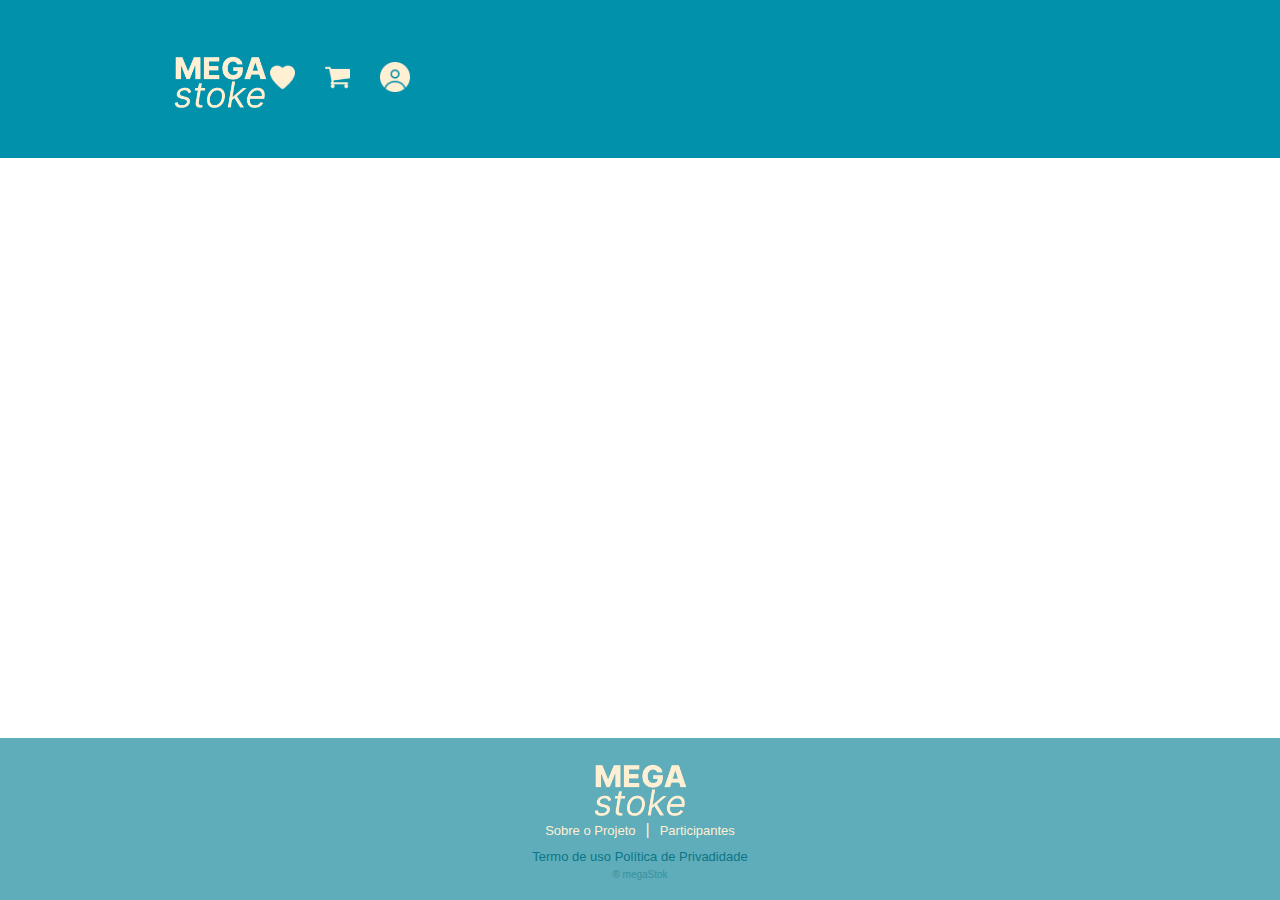
==== index.html @ ac1a2ae5 "Fiz a página de Participantes, alterei algumas coisas do footer, e arrumei o header da Yasmin confor" ====
<!DOCTYPE html>
<html lang="pt-br">
<head>
    <meta charset="UTF-8">
    <meta name="viewport" content="width=device-width, initial-scale=1.0">
    <link rel="stylesheet" href="https://cdnjs.cloudflare.com/ajax/libs/font-awesome/6.0.0-beta3/css/all.min.css">
    <link rel="stylesheet" href="./src/css/pages/index.css">
    <title>Mega Stok</title>
</head>
<body>
    <script src="src/templates/header.js"></script>

    <div class="container">

    </div>
    
    <script src="./js/script.js"></script>

    <script src="src/templates/footer.js"></script>
</body>
</html>
---- src/css/pages/index.css ----
*{
    box-sizing: border-box;
    margin: 0;
    padding: 0;
    font-family: 'Inter', sans-serif;
}

header{
    background-color: #0191AA;
    color: #FFEFD3;
    display: flex;
    align-items: center;
    justify-content: space-between;
    padding: 25px 85px;
}

.logo{
    display: flex;
    flex-direction: column; 
    font-size: 33px;
    font-weight: bold;
    align-items: flex-start;
}

.logo span{
    font-style: italic;
    font-size: 33px;
    font-weight: normal;
    line-height: 0.4;
    letter-spacing: 4px;
}

#icons{
    display: flex;
    gap: 45px;
}

#icons i {
    color: #FFEFD3;
    font-size: 32px;
}
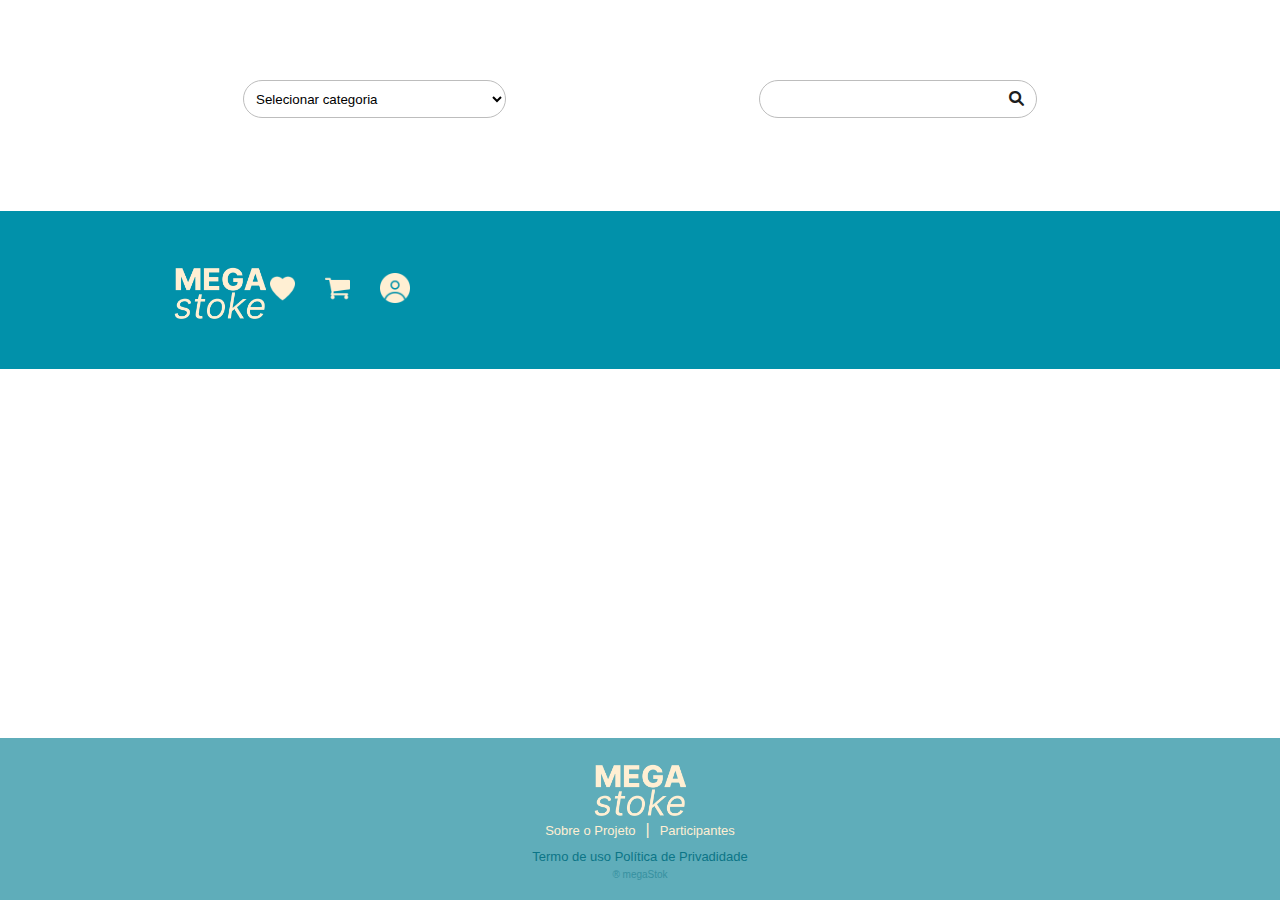
==== commit 3594cfaa: "criando os card, falta arrumar ainda" ====
--- a/index.html
+++ b/index.html
@@ -10,11 +10,31 @@
 <body>
     <script src="src/templates/header.js"></script>
 
-    <div class="container">
+    <div class="pesquisas">
+        <select class="categoria">
+            <option selected disabled placeholder="Selecionar categoria"> Selecionar categoria</option>
+            <option value="electronics">electronics</option>
+            <option value="jewelery">jewelery</option>
+            <option value="men's clothing">men's clothing</option>
+            <option value="women's clothing">women's clothing</option>
+        </select>
+
+        <div class="search-box">
+            <input type="text" placeholder="">
+            <button type="submit">
+                <i class="fa-solid fa-magnifying-glass"></i>
+            </button>
+        </div>
+
+    </div>
+
+    <br>
+
+    <div class="StoreContainer" id = "StoreContainer">
 
     </div>
     
-    <script src="./js/script.js"></script>
+    <script src="./src/pages/script.js"></script>
 
     <script src="src/templates/footer.js"></script>
 </body>
--- a/src/css/pages/index.css
+++ b/src/css/pages/index.css
@@ -38,4 +38,133 @@
 #icons i {
     color: #FFEFD3;
     font-size: 32px;
+}
+
+.pesquisas {
+    display: flex;
+    justify-content: space-evenly;
+    align-items: center;
+    gap: 10px;
+    margin-top: 80px
+}
+/* / tenho q ajeitar o espaçamento / */
+
+.categoria {
+    padding: 8px;
+    border: 1px solid #bdbdbd;
+    border-radius: 50px;
+    background: white;
+    cursor: pointer;
+    width: 263px;
+    height: 38px;
+}
+
+.categoria:focus {
+    outline: none;
+}
+
+.search-box {
+    display: flex;
+    align-items: center;
+    border-radius: 50px;
+    border: 1px solid #bdbdbd;
+    overflow: hidden;
+    width: 278px;
+    height: 38px;
+    padding: 4px 12px;
+}
+
+.search-box input{
+    border: none;
+    background-color: transparent;
+    width: 100%;
+    height: 38px;
+}
+
+.search-box input:focus-visible{
+    outline: none;
+}
+
+.search-box button {
+    background-color: transparent;
+    border:  none;
+    cursor: pointer;
+}
+
+.search-box button i {
+    font-size: 15px;
+    color: #1d1d1d;
+}
+
+/* / container dos produtos / */
+
+.StoreContainer {
+    margin-top: 35px;
+    display: flex;
+    flex-direction: row;
+    flex-wrap: wrap;
+    align-items: center;
+    justify-content: center;
+    gap: 150px;
+    padding: 20px;
+}
+
+/* / card dos produtos */ 
+
+.StoreCard{
+    width: 200px;
+    height: 250px;
+    background-color: white;
+    border-radius: 15px;
+    box-shadow: 0 5px 5px rgba(0, 0, 0, 0.25);
+    padding: 7px;
+    text-align: center;
+    display: flex;
+    flex-direction: column;
+    align-items: center;
+}
+
+
+.imgContainer {
+    display: flex;
+    justify-content: center;
+    align-items: center;
+    width: 120px;
+    height: 120px;
+    background: transparent;
+}
+
+.imgContainer img {
+    max-width: 100%;
+    max-height: 100%;
+    border-radius: 10px;
+}
+
+.info {
+    margin-top: 15px;
+    text-align: center;
+}
+
+.number {
+    display: none;
+}
+
+.title {
+    font-size: 14px;
+    color: #474747;
+    font-weight: 500;
+    text-align: left;
+    max-width: 100%;
+    margin-top: 15px;
+    margin-left: 10px;
+}
+
+.price {
+    font-size: 20px;
+    color: #01AA47;
+    font-weight: 500;
+    margin-top: 20px;
+    text-align: left;
+    margin-left: 10px;
+
 }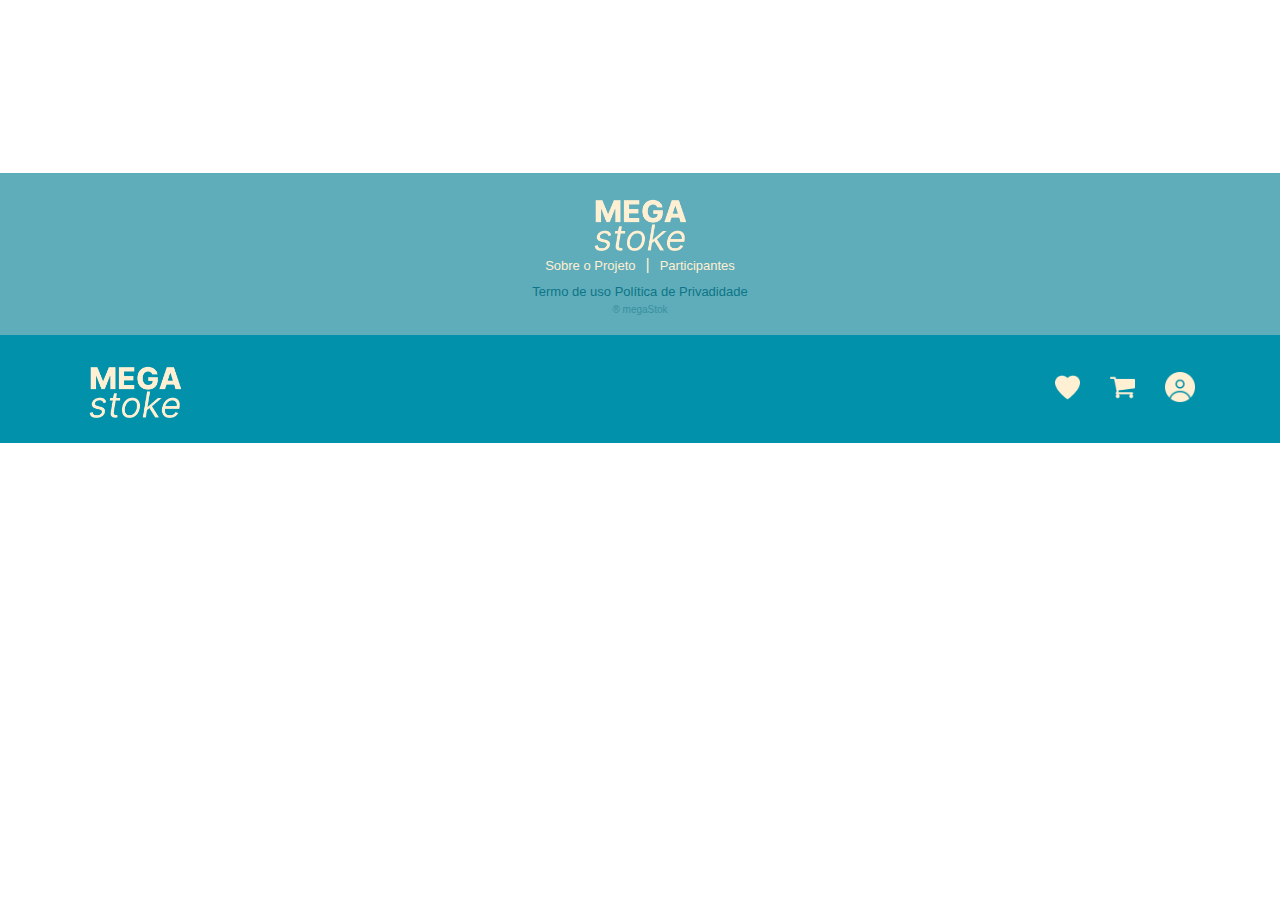
==== commit 7c84eab0: "mexendo na api" ====
--- a/index.html
+++ b/index.html
@@ -7,35 +7,19 @@
     <link rel="stylesheet" href="./src/css/pages/index.css">
     <title>Mega Stok</title>
 </head>
+
 <body>
-    <script src="src/templates/header.js"></script>
-
-    <div class="pesquisas">
-        <select class="categoria">
-            <option selected disabled placeholder="Selecionar categoria"> Selecionar categoria</option>
-            <option value="electronics">electronics</option>
-            <option value="jewelery">jewelery</option>
-            <option value="men's clothing">men's clothing</option>
-            <option value="women's clothing">women's clothing</option>
-        </select>
-
-        <div class="search-box">
-            <input type="text" placeholder="">
-            <button type="submit">
-                <i class="fa-solid fa-magnifying-glass"></i>
-            </button>
+        <div class="pesquisas" id="pesquisas">
+        </div>
+        
+        <br>
+        
+        <div class="StoreContainer" id= "StoreContainer">
         </div>
 
-    </div>
 
-    <br>
-
-    <div class="StoreContainer" id = "StoreContainer">
-
-    </div>
-    
-    <script src="./src/pages/script.js"></script>
-
-    <script src="src/templates/footer.js"></script>
+    <script type ="module" src="./src/pages/script.js"></script>
+    <script type="module" src="./src/templates/header.js"></script>
+    <script type="" src="src/templates/footer.js"></script>
 </body>
 </html>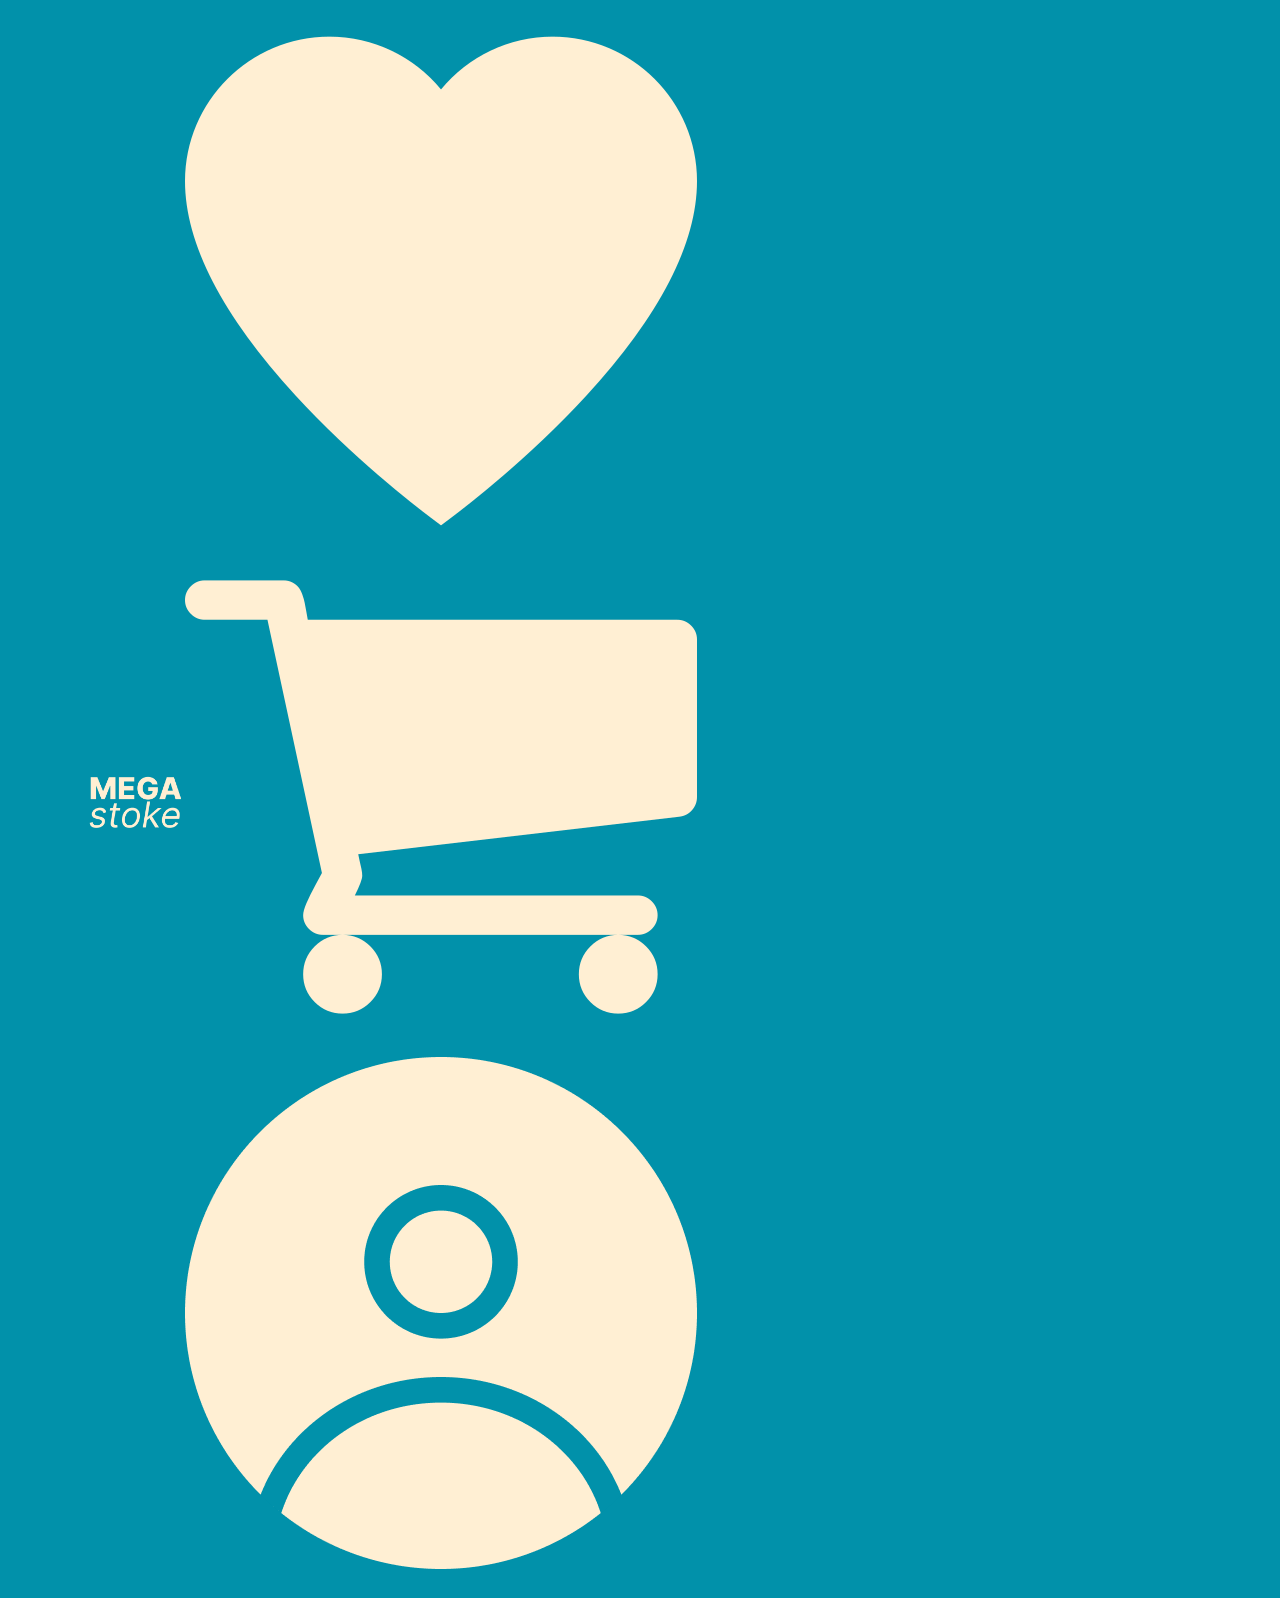
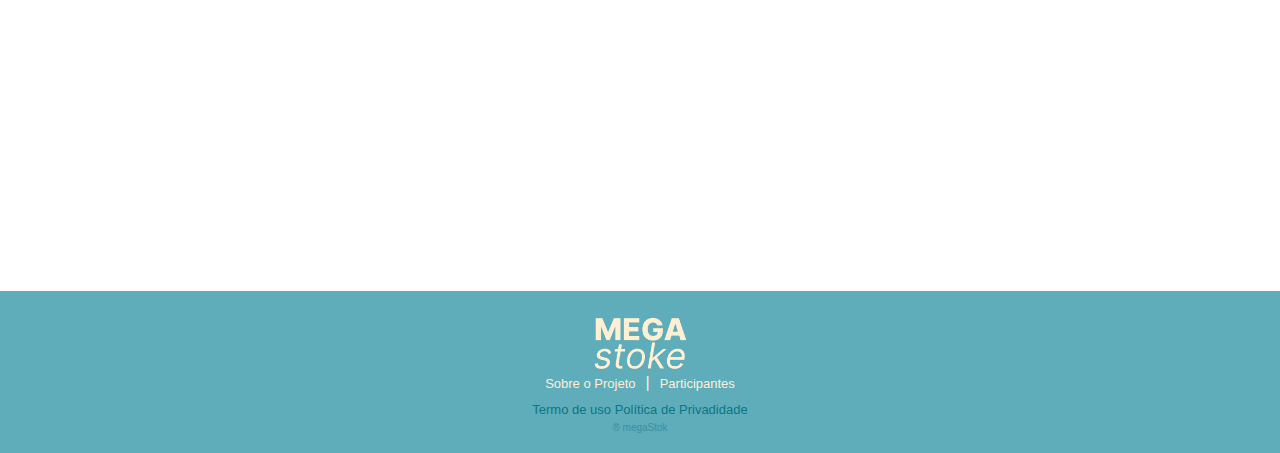
==== commit 9e94d5c6: "pagina home pronta, falta so ajustar a header" ====
--- a/index.html
+++ b/index.html
@@ -10,6 +10,7 @@
 
 <body>
         <div class="pesquisas" id="pesquisas">
+            
         </div>
         
         <br>
@@ -20,6 +21,6 @@
 
     <script type ="module" src="./src/pages/script.js"></script>
     <script type="module" src="./src/templates/header.js"></script>
-    <script type="" src="src/templates/footer.js"></script>
+    <script type="module" src="src/templates/footer.js"></script>
 </body>
 </html>--- a/src/css/pages/index.css
+++ b/src/css/pages/index.css
@@ -42,10 +42,13 @@
 
 .pesquisas {
     display: flex;
-    justify-content: space-evenly;
+    justify-content: flex-start;
     align-items: center;
     gap: 10px;
-    margin-top: 80px
+    /* margin-top: 80px; */
+    margin: 50px;
+    padding: 50px;
+
 }
 /* / tenho q ajeitar o espaçamento / */
 
@@ -57,6 +60,7 @@
     cursor: pointer;
     width: 263px;
     height: 38px;
+    font-size: 16px;
 }
 
 .categoria:focus {
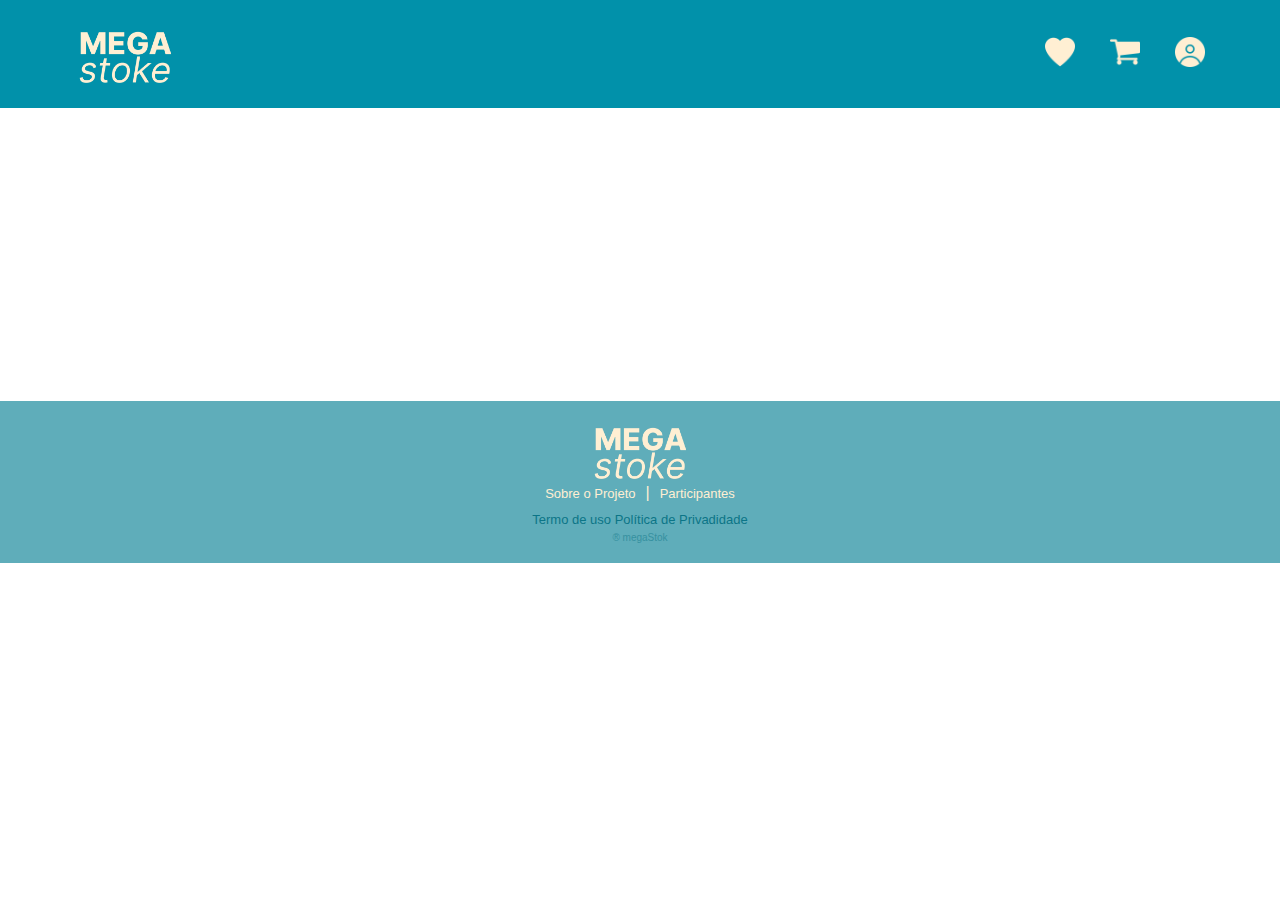
==== commit 445500f5: "ajeitando as responsividade da header" ====
--- a/index.html
+++ b/index.html
@@ -9,14 +9,15 @@
 </head>
 
 <body>
-        <div class="pesquisas" id="pesquisas">
-            
-        </div>
+
+    <div class="pesquisas" id="pesquisas">
+
+    </div>
         
-        <br>
+    <br>
         
-        <div class="StoreContainer" id= "StoreContainer">
-        </div>
+    <div class="StoreContainer" id= "StoreContainer">
+    </div>
 
 
     <script type ="module" src="./src/pages/script.js"></script>
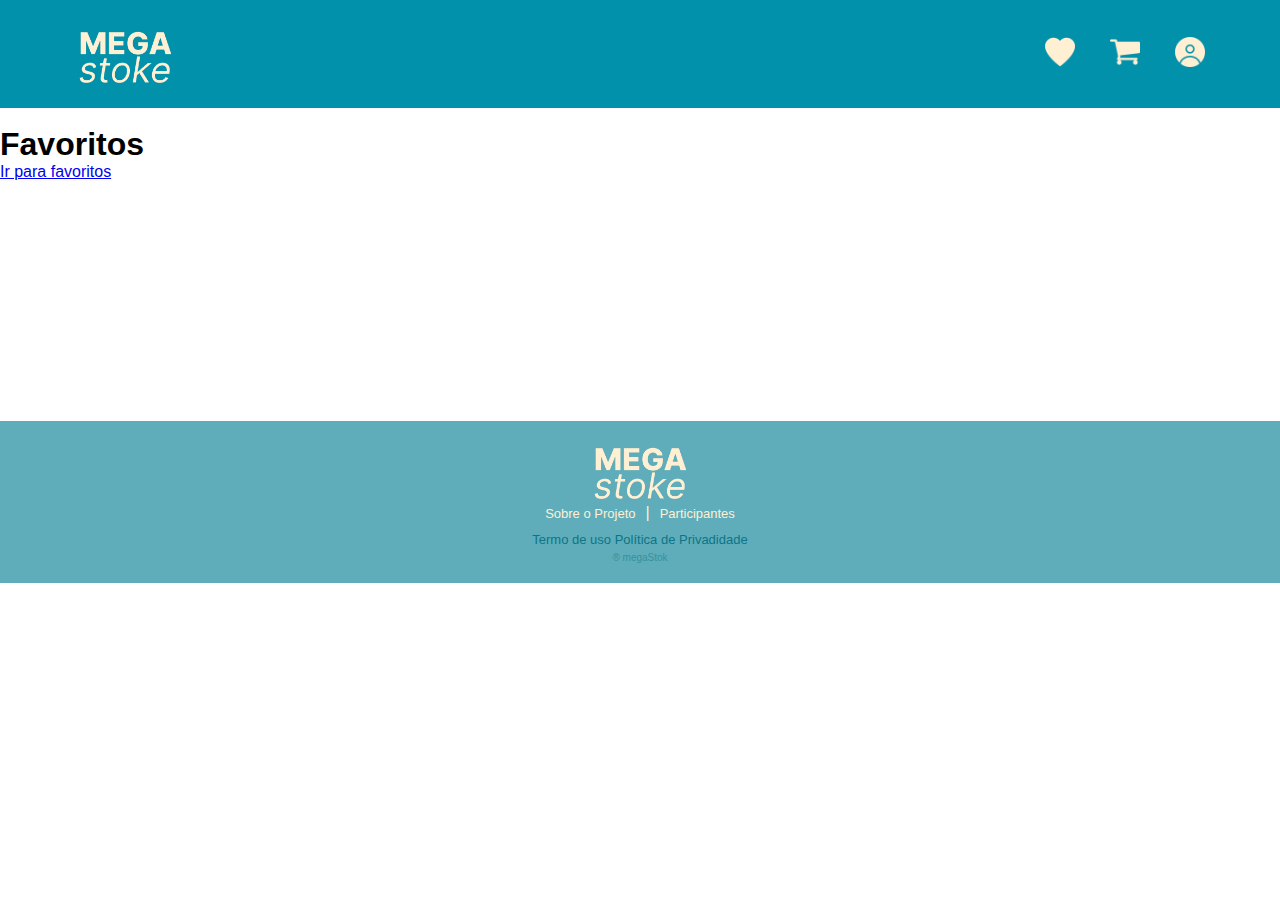
==== commit ad2f2a97: "encaixando o favoritos na pagina home , e arrumando css" ====
--- a/index.html
+++ b/index.html
@@ -7,19 +7,21 @@
     <link rel="stylesheet" href="./src/css/pages/index.css">
     <title>Mega Stok</title>
 </head>
+<br><h1>Favoritos</h1><a href="favoritos.html">Ir para favoritos</a>
 
 <body>
 
     <div class="pesquisas" id="pesquisas">
+       
 
     </div>
-        
-    <br>
+    
+    
         
     <div class="StoreContainer" id= "StoreContainer">
     </div>
 
-
+    
     <script type ="module" src="./src/pages/script.js"></script>
     <script type="module" src="./src/templates/header.js"></script>
     <script type="module" src="src/templates/footer.js"></script>
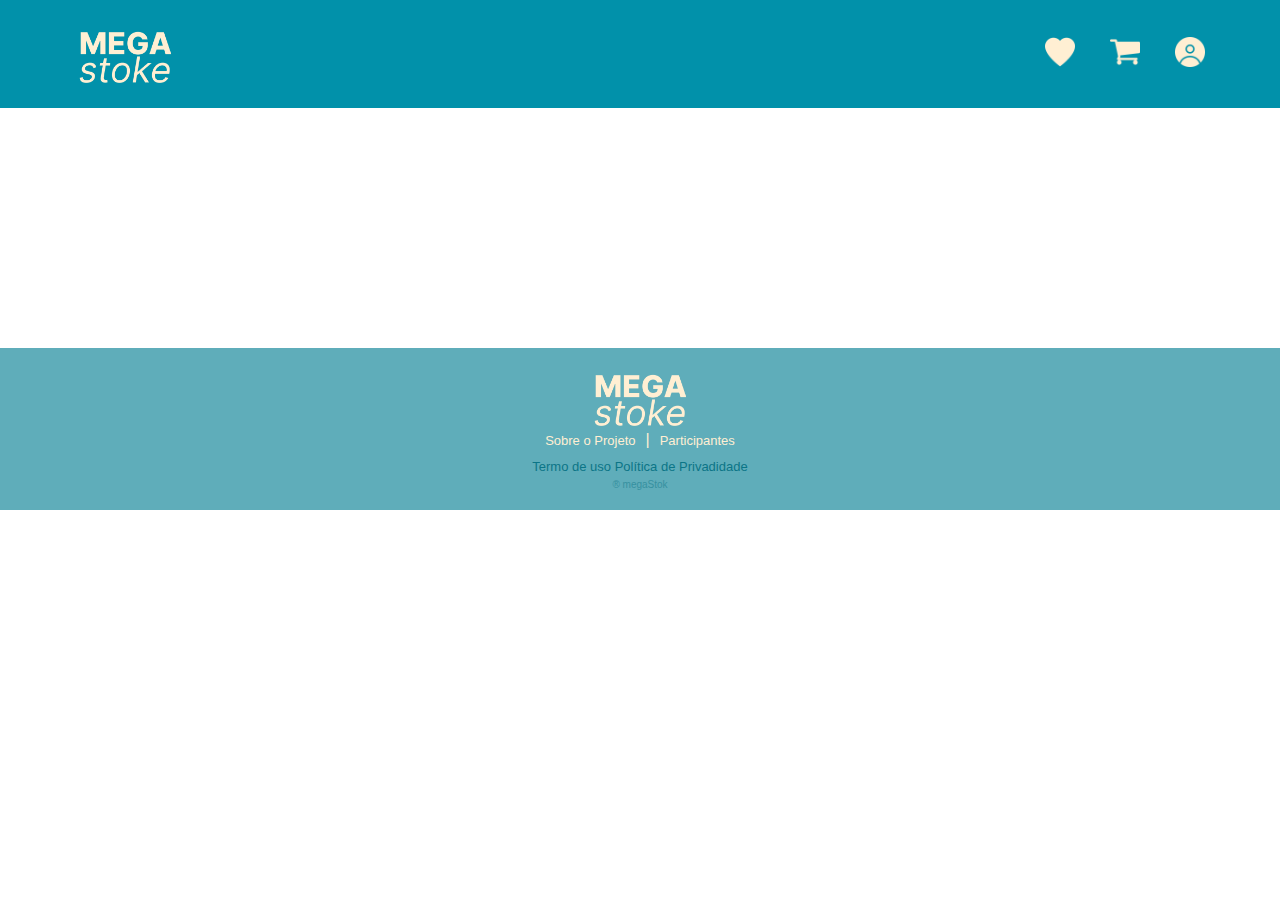
==== commit cd6e199b: "pag home" ====
--- a/index.html
+++ b/index.html
@@ -7,7 +7,6 @@
     <link rel="stylesheet" href="./src/css/pages/index.css">
     <title>Mega Stok</title>
 </head>
-<br><h1>Favoritos</h1><a href="favoritos.html">Ir para favoritos</a>
 
 <body>
 
--- a/src/css/pages/index.css
+++ b/src/css/pages/index.css
@@ -121,11 +121,12 @@
     background-color: white;
     border-radius: 15px;
     box-shadow: 0 5px 5px rgba(0, 0, 0, 0.25);
-    padding: 7px;
+    padding: 11px;
     text-align: center;
     display: flex;
     flex-direction: column;
     align-items: center;
+    justify-content: space-evenly;
 }
 
 
@@ -145,8 +146,10 @@
 }
 
 .info {
-    margin-top: 15px;
     text-align: center;
+    display: flex;
+    flex-direction: column;
+    align-items: flex-start;
 }
 
 .number {
@@ -161,6 +164,7 @@
     max-width: 100%;
     margin-top: 15px;
     margin-left: 10px;
+    text-overflow: clip;
 }
 
 .price {
